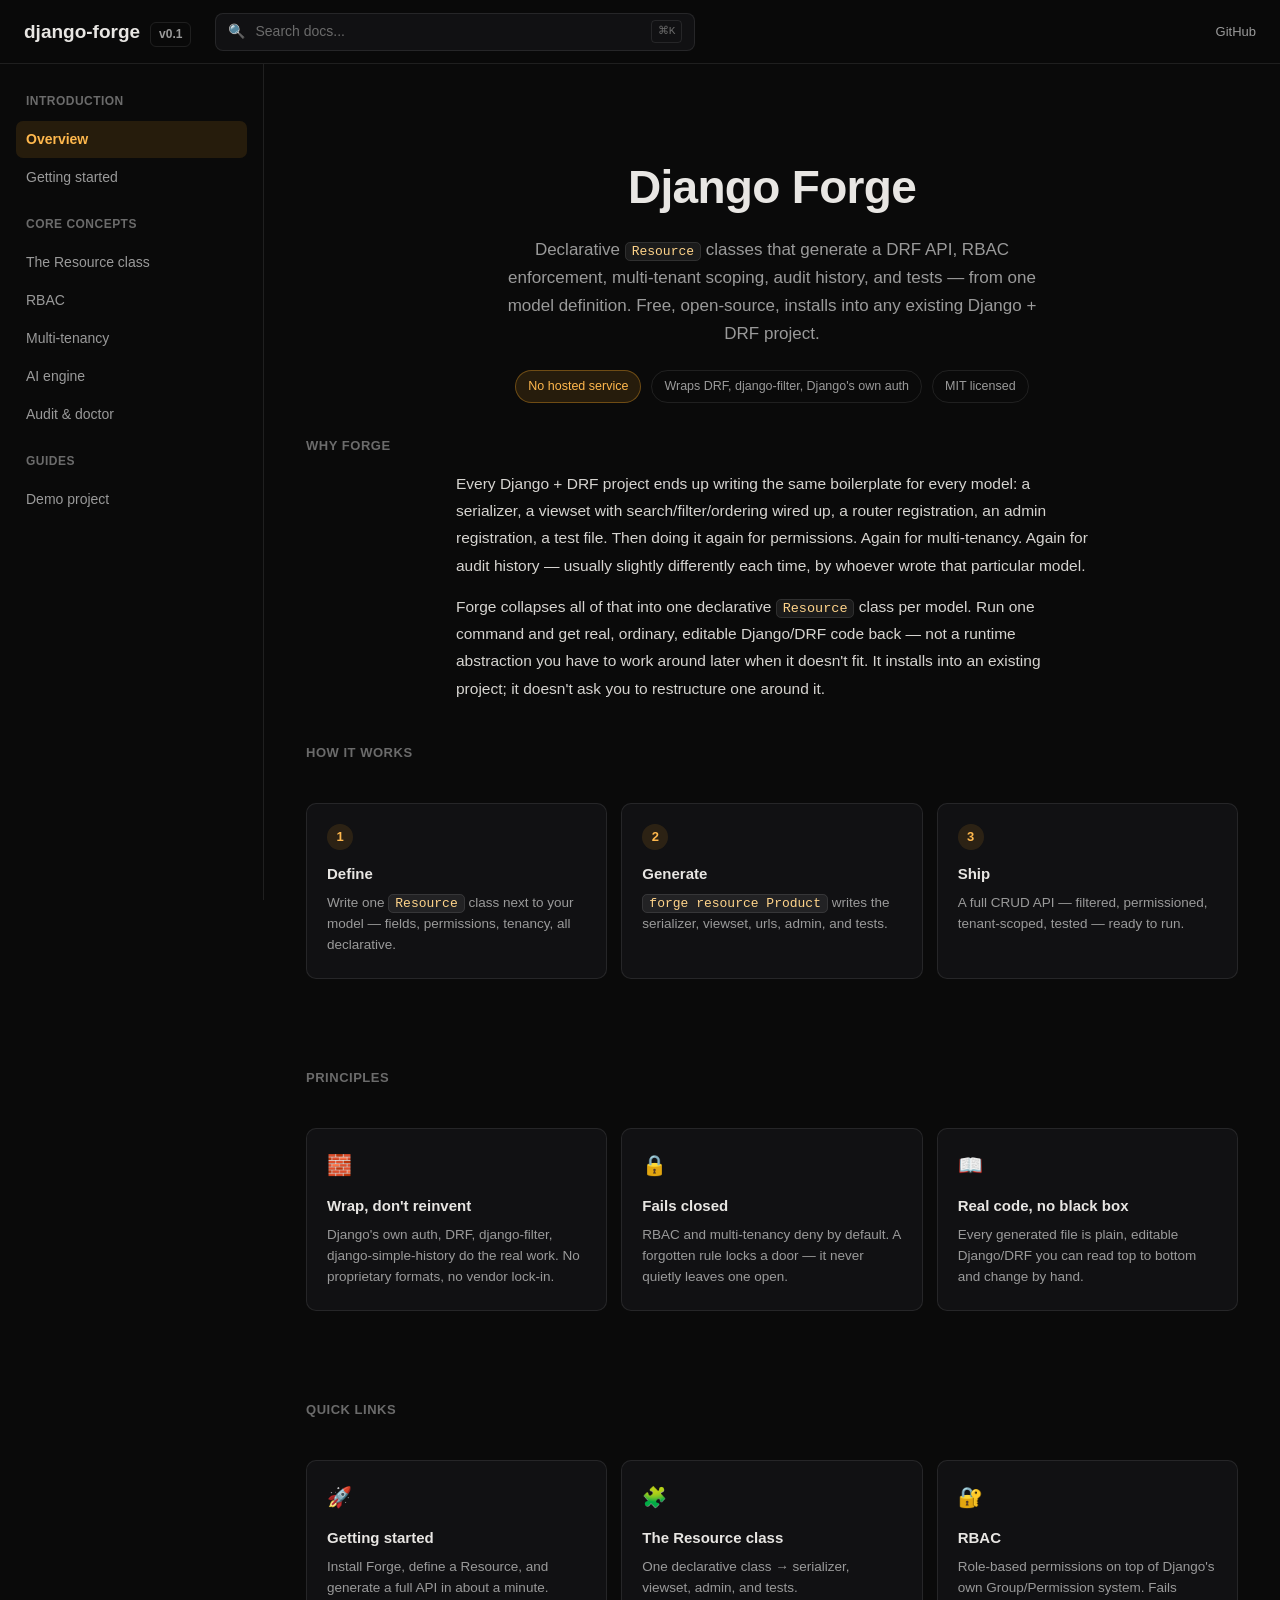
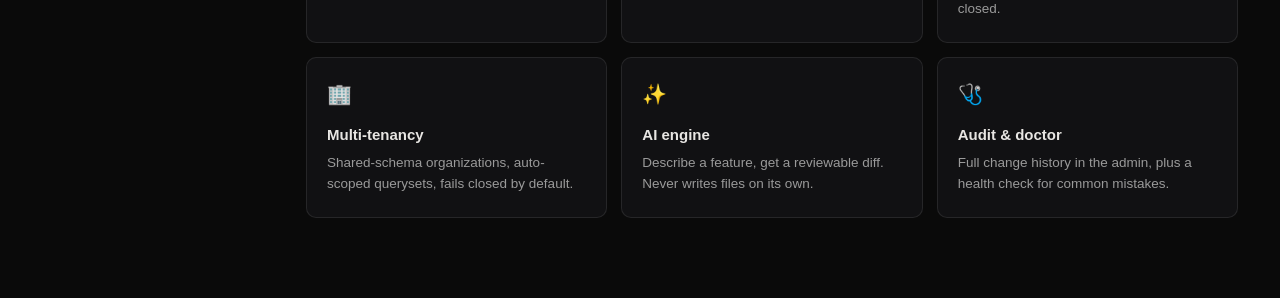
==== docs/index.html @ f71f3fc7 "Initial release: Django Forge v0.1.0 Declarative Resource classes that generate a DRF API, RBAC enfo" ====
<!doctype html>
<html lang="en">
<head>
<meta charset="utf-8" />
<meta name="viewport" content="width=device-width, initial-scale=1" />
<title>Django Forge — Documentation</title>
<meta name="description" content="Declarative Resource classes that generate a DRF API, RBAC, multi-tenancy, audit history, and tests from one model definition." />
<link rel="stylesheet" href="assets/style.css" />
</head>
<body>

<div class="topbar">
  <button class="menu-toggle" aria-label="Toggle menu">☰</button>
  <a href="index.html" class="brand">django-forge <span class="version-pill">v0.1</span></a>
  <div class="search-trigger"><span>🔍</span><span>Search docs...</span><kbd>⌘K</kbd></div>
  <div class="right-links">
    <a class="gh-link" href="https://github.com/sujit-codezen/django-forge" target="_blank" rel="noopener">
      <span>GitHub</span>
    </a>
  </div>
</div>

<div class="layout">
  <aside class="sidebar">
    <div class="group-label">Introduction</div>
    <nav>
      <a href="index.html" class="active">Overview</a>
      <a href="getting-started.html">Getting started</a>
    </nav>
    <div class="group-label">Core concepts</div>
    <nav>
      <a href="resources.html">The Resource class</a>
      <a href="rbac.html">RBAC</a>
      <a href="tenancy.html">Multi-tenancy</a>
      <a href="ai-engine.html">AI engine</a>
      <a href="audit-and-doctor.html">Audit &amp; doctor</a>
    </nav>
    <div class="group-label">Guides</div>
    <nav>
      <a href="demo.html">Demo project</a>
    </nav>
  </aside>

  <main style="max-width:none; padding:0;">
    <div class="hero">
      <h1>Django Forge</h1>
      <p>Declarative <code>Resource</code> classes that generate a DRF API, RBAC enforcement,
      multi-tenant scoping, audit history, and tests — from one model definition.
      Free, open-source, installs into any existing Django + DRF project.</p>
      <div class="badges">
        <span class="badge accent">No hosted service</span>
        <span class="badge">Wraps DRF, django-filter, Django's own auth</span>
        <span class="badge">MIT licensed</span>
      </div>
    </div>

    <div class="section-label" id="why-forge">Why Forge</div>
    <div class="intro">
      <p>Every Django + DRF project ends up writing the same boilerplate for every model: a
      serializer, a viewset with search/filter/ordering wired up, a router registration, an
      admin registration, a test file. Then doing it again for permissions. Again for
      multi-tenancy. Again for audit history — usually slightly differently each time, by
      whoever wrote that particular model.</p>
      <p>Forge collapses all of that into one declarative <code>Resource</code> class per model.
      Run one command and get real, ordinary, editable Django/DRF code back — not a runtime
      abstraction you have to work around later when it doesn't fit. It installs into an
      existing project; it doesn't ask you to restructure one around it.</p>
    </div>

    <div class="section-label" id="how-it-works">How it works</div>
    <div class="card-grid">
      <div class="card">
        <div class="step-number">1</div>
        <div class="card-title">Define</div>
        <div class="card-desc">Write one <code>Resource</code> class next to your model — fields, permissions, tenancy, all declarative.</div>
      </div>
      <div class="card">
        <div class="step-number">2</div>
        <div class="card-title">Generate</div>
        <div class="card-desc"><code>forge resource Product</code> writes the serializer, viewset, urls, admin, and tests.</div>
      </div>
      <div class="card">
        <div class="step-number">3</div>
        <div class="card-title">Ship</div>
        <div class="card-desc">A full CRUD API — filtered, permissioned, tenant-scoped, tested — ready to run.</div>
      </div>
    </div>

    <div class="section-label" id="principles">Principles</div>
    <div class="card-grid">
      <a class="card" href="rbac.html">
        <div class="card-icon">🧱</div>
        <div class="card-title">Wrap, don't reinvent</div>
        <div class="card-desc">Django's own auth, DRF, django-filter, django-simple-history do the real work. No proprietary formats, no vendor lock-in.</div>
      </a>
      <a class="card" href="tenancy.html">
        <div class="card-icon">🔒</div>
        <div class="card-title">Fails closed</div>
        <div class="card-desc">RBAC and multi-tenancy deny by default. A forgotten rule locks a door — it never quietly leaves one open.</div>
      </a>
      <a class="card" href="resources.html">
        <div class="card-icon">📖</div>
        <div class="card-title">Real code, no black box</div>
        <div class="card-desc">Every generated file is plain, editable Django/DRF you can read top to bottom and change by hand.</div>
      </a>
    </div>

    <div class="section-label">Quick links</div>
    <div class="card-grid">
      <a class="card" href="getting-started.html">
        <div class="card-icon">🚀</div>
        <div class="card-title">Getting started</div>
        <div class="card-desc">Install Forge, define a Resource, and generate a full API in about a minute.</div>
      </a>
      <a class="card" href="resources.html">
        <div class="card-icon">🧩</div>
        <div class="card-title">The Resource class</div>
        <div class="card-desc">One declarative class → serializer, viewset, admin, and tests.</div>
      </a>
      <a class="card" href="rbac.html">
        <div class="card-icon">🔐</div>
        <div class="card-title">RBAC</div>
        <div class="card-desc">Role-based permissions on top of Django's own Group/Permission system. Fails closed.</div>
      </a>
      <a class="card" href="tenancy.html">
        <div class="card-icon">🏢</div>
        <div class="card-title">Multi-tenancy</div>
        <div class="card-desc">Shared-schema organizations, auto-scoped querysets, fails closed by default.</div>
      </a>
      <a class="card" href="ai-engine.html">
        <div class="card-icon">✨</div>
        <div class="card-title">AI engine</div>
        <div class="card-desc">Describe a feature, get a reviewable diff. Never writes files on its own.</div>
      </a>
      <a class="card" href="audit-and-doctor.html">
        <div class="card-icon">🩺</div>
        <div class="card-title">Audit &amp; doctor</div>
        <div class="card-desc">Full change history in the admin, plus a health check for common mistakes.</div>
      </a>
    </div>
  </main>
</div>

<div class="search-backdrop">
  <div class="search-modal">
    <input type="text" placeholder="Search documentation..." autocomplete="off" />
    <div class="search-results"></div>
  </div>
</div>

<script src="assets/search-index.js"></script>
<script src="assets/app.js"></script>
</body>
</html>
---- docs/assets/style.css ----
:root {
  --bg: #0a0a0a;
  --bg-raised: #111113;
  --bg-code: #0d0d0e;
  --border: rgba(255, 255, 255, 0.09);
  --border-strong: rgba(255, 255, 255, 0.16);
  --text: #e8e6e3;
  --text-muted: #9a9a9a;
  --text-dim: #6b6b6b;
  --accent: #f5a524;
  --accent-strong: #ffb84d;
  --accent-dim: rgba(245, 165, 36, 0.12);
  --accent-border: rgba(245, 165, 36, 0.35);
  --radius: 10px;
  --sidebar-w: 264px;
  --toc-w: 220px;
  --topbar-h: 64px;
  --content-max: 760px;
  --green: #4ade80;
  --red: #f87171;
  --blue: #60a5fa;
}

* {
  box-sizing: border-box;
}

html {
  scroll-behavior: smooth;
}

body {
  margin: 0;
  background: var(--bg);
  color: var(--text);
  font-family: -apple-system, BlinkMacSystemFont, "Segoe UI", Inter, Roboto, Helvetica, Arial, sans-serif;
  font-size: 15px;
  line-height: 1.65;
  -webkit-font-smoothing: antialiased;
}

a {
  color: inherit;
  text-decoration: none;
}

code, pre, kbd {
  font-family: ui-monospace, "SF Mono", "Cascadia Code", Menlo, Consolas, monospace;
}

img, svg {
  max-width: 100%;
}

/* ---------- Top bar ---------- */

.topbar {
  position: sticky;
  top: 0;
  z-index: 50;
  height: var(--topbar-h);
  display: flex;
  align-items: center;
  gap: 24px;
  padding: 0 24px;
  background: rgba(10, 10, 10, 0.85);
  backdrop-filter: blur(10px);
  border-bottom: 1px solid var(--border);
}

.topbar .brand {
  display: flex;
  align-items: baseline;
  gap: 8px;
  font-weight: 800;
  font-size: 19px;
  color: var(--text);
  flex-shrink: 0;
}

.topbar .version-pill {
  font-size: 12px;
  color: var(--text-muted);
  border: 1px solid var(--border);
  border-radius: 6px;
  padding: 2px 8px;
  margin-left: 2px;
}

.topbar .menu-toggle {
  display: none;
  background: none;
  border: 1px solid var(--border);
  border-radius: 8px;
  color: var(--text);
  width: 36px;
  height: 36px;
  align-items: center;
  justify-content: center;
  cursor: pointer;
  flex-shrink: 0;
}

.topbar .search-trigger {
  flex: 1;
  max-width: 480px;
  display: flex;
  align-items: center;
  gap: 10px;
  height: 38px;
  padding: 0 12px;
  background: var(--bg-raised);
  border: 1px solid var(--border);
  border-radius: 8px;
  color: var(--text-dim);
  cursor: pointer;
  font-size: 14px;
}

.topbar .search-trigger:hover {
  border-color: var(--border-strong);
}

.topbar .search-trigger kbd {
  margin-left: auto;
  font-size: 11px;
  color: var(--text-dim);
  border: 1px solid var(--border);
  border-radius: 4px;
  padding: 1px 6px;
}

.topbar .right-links {
  margin-left: auto;
  display: flex;
  align-items: center;
  gap: 18px;
  flex-shrink: 0;
}

.topbar .gh-link {
  display: flex;
  align-items: center;
  gap: 8px;
  font-size: 13px;
  color: var(--text-muted);
}

.topbar .gh-link:hover {
  color: var(--text);
}

.topbar .gh-stars {
  display: flex;
  align-items: center;
  gap: 4px;
  color: var(--text-dim);
}

/* ---------- Layout ---------- */

.layout {
  display: flex;
  max-width: 1440px;
  margin: 0 auto;
}

.sidebar {
  width: var(--sidebar-w);
  flex-shrink: 0;
  position: sticky;
  top: var(--topbar-h);
  height: calc(100vh - var(--topbar-h));
  overflow-y: auto;
  padding: 28px 16px 40px;
  border-right: 1px solid var(--border);
}

.sidebar::-webkit-scrollbar {
  width: 8px;
}
.sidebar::-webkit-scrollbar-thumb {
  background: var(--border-strong);
  border-radius: 8px;
}

.sidebar .group-label {
  font-size: 12px;
  font-weight: 700;
  letter-spacing: 0.04em;
  text-transform: uppercase;
  color: var(--text-dim);
  padding: 18px 10px 8px;
}
.sidebar .group-label:first-child {
  padding-top: 0;
}

.sidebar nav a {
  display: block;
  padding: 7px 10px;
  border-radius: 7px;
  font-size: 14px;
  color: var(--text-muted);
  margin: 1px 0;
}

.sidebar nav a:hover {
  color: var(--text);
  background: rgba(255, 255, 255, 0.04);
}

.sidebar nav a.active {
  color: var(--accent-strong);
  background: var(--accent-dim);
  font-weight: 600;
}

main {
  flex: 1;
  min-width: 0;
  padding: 40px 48px 100px;
  max-width: var(--content-max);
}

.toc {
  width: var(--toc-w);
  flex-shrink: 0;
  position: sticky;
  top: var(--topbar-h);
  height: calc(100vh - var(--topbar-h));
  overflow-y: auto;
  padding: 40px 20px 40px 0;
  font-size: 13px;
}

.toc .toc-label {
  display: flex;
  align-items: center;
  gap: 8px;
  color: var(--text-dim);
  font-weight: 600;
  margin-bottom: 12px;
}

.toc a {
  display: block;
  padding: 5px 0 5px 14px;
  color: var(--text-muted);
  border-left: 2px solid var(--border);
}

.toc a:hover {
  color: var(--text);
}

.toc a.active {
  color: var(--accent-strong);
  border-left-color: var(--accent);
}

/* ---------- Content typography ---------- */

.eyebrow {
  color: var(--text-dim);
  font-size: 13px;
  margin-bottom: 6px;
}

main h1 {
  font-size: 38px;
  font-weight: 800;
  letter-spacing: -0.01em;
  margin: 0 0 20px;
}

main h2 {
  font-size: 24px;
  font-weight: 700;
  margin: 44px 0 14px;
  padding-top: 8px;
  scroll-margin-top: 84px;
}

main h3 {
  font-size: 18px;
  font-weight: 700;
  margin: 30px 0 10px;
  scroll-margin-top: 84px;
}

main p {
  color: #d6d4d0;
  margin: 14px 0;
}

main ul, main ol {
  color: #d6d4d0;
  padding-left: 22px;
}
main li {
  margin: 6px 0;
}

main strong {
  color: var(--text);
  font-weight: 650;
}

main a.inline-link {
  color: var(--accent-strong);
  border-bottom: 1px solid var(--accent-border);
}
main a.inline-link:hover {
  border-bottom-color: var(--accent-strong);
}

code:not(pre code) {
  background: rgba(255, 255, 255, 0.07);
  border: 1px solid var(--border);
  border-radius: 5px;
  padding: 1px 6px;
  font-size: 13px;
  color: #ffd48a;
}

pre {
  background: var(--bg-code);
  border: 1px solid var(--border);
  border-radius: var(--radius);
  padding: 16px 18px;
  overflow-x: auto;
  margin: 16px 0 22px;
  font-size: 13px;
  line-height: 1.6;
}
pre code {
  color: #d6d4d0;
  background: none;
  border: none;
  padding: 0;
}

.tok-kw { color: #ff7ab6; }
.tok-str { color: #ffd48a; }
.tok-com { color: #6b6b6b; font-style: italic; }
.tok-fn { color: #7dd3fc; }
.tok-num { color: #c4b5fd; }

table {
  width: 100%;
  border-collapse: collapse;
  margin: 18px 0 26px;
  font-size: 13.5px;
}
th, td {
  text-align: left;
  padding: 9px 12px;
  border-bottom: 1px solid var(--border);
}
th {
  color: var(--text-dim);
  font-weight: 600;
  font-size: 12px;
  text-transform: uppercase;
  letter-spacing: 0.03em;
}
td code {
  white-space: nowrap;
}

/* ---------- Callouts ---------- */

.callout {
  display: flex;
  gap: 12px;
  border: 1px solid var(--border);
  background: var(--bg-raised);
  border-radius: var(--radius);
  padding: 14px 16px;
  margin: 20px 0;
  font-size: 14px;
  color: #d6d4d0;
}
.callout .icon {
  flex-shrink: 0;
  width: 20px;
  height: 20px;
  margin-top: 1px;
}
.callout.info { border-left: 3px solid var(--blue); }
.callout.warn { border-left: 3px solid var(--accent); }
.callout.danger { border-left: 3px solid var(--red); }
.callout.tip { border-left: 3px solid var(--green); }
.callout p { margin: 0; }
.callout p + p { margin-top: 8px; }

/* ---------- Cards (homepage) ---------- */

.hero {
  padding: 72px 24px 24px;
  text-align: center;
  max-width: 760px;
  margin: 0 auto;
}
.hero h1 {
  font-size: 46px;
  font-weight: 800;
  letter-spacing: -0.015em;
  margin: 14px 0 10px;
}
.hero p {
  color: var(--text-muted);
  font-size: 17px;
  max-width: 560px;
  margin: 0 auto;
}
.hero .badges {
  display: flex;
  gap: 10px;
  justify-content: center;
  margin-top: 22px;
  flex-wrap: wrap;
}
.badge {
  font-size: 12.5px;
  color: var(--text-muted);
  border: 1px solid var(--border);
  border-radius: 999px;
  padding: 5px 12px;
}
.badge.accent {
  color: var(--accent-strong);
  border-color: var(--accent-border);
  background: var(--accent-dim);
}

.card-grid {
  display: grid;
  grid-template-columns: repeat(3, 1fr);
  gap: 14px;
  margin: 40px auto 0;
  max-width: 980px;
  padding: 0 24px 80px;
}

.card {
  display: block;
  border: 1px solid var(--border);
  border-radius: var(--radius);
  padding: 20px 20px 22px;
  background: var(--bg-raised);
  transition: border-color 0.15s, transform 0.15s;
}
.card:hover {
  border-color: var(--accent-border);
  transform: translateY(-1px);
}
.card .card-icon {
  font-size: 20px;
  color: var(--accent);
  margin-bottom: 12px;
}
.card .card-title {
  font-weight: 700;
  font-size: 15px;
  margin-bottom: 6px;
  color: var(--text);
}
.card .card-desc {
  font-size: 13.5px;
  color: var(--text-muted);
  line-height: 1.55;
}

.section-label {
  max-width: 980px;
  margin: 8px auto 0;
  padding: 0 24px;
  font-size: 13px;
  font-weight: 700;
  letter-spacing: 0.04em;
  text-transform: uppercase;
  color: var(--text-dim);
}

.intro {
  max-width: 680px;
  margin: 14px auto 40px;
  padding: 0 24px;
  color: #d6d4d0;
  font-size: 15.5px;
  line-height: 1.75;
}
.intro p {
  margin: 14px 0;
}
.intro code {
  background: rgba(255, 255, 255, 0.07);
  border: 1px solid var(--border);
  border-radius: 5px;
  padding: 1px 6px;
  font-size: 13.5px;
  color: #ffd48a;
}

.step-number {
  display: flex;
  align-items: center;
  justify-content: center;
  width: 26px;
  height: 26px;
  border-radius: 50%;
  background: var(--accent-dim);
  color: var(--accent-strong);
  font-size: 13px;
  font-weight: 700;
  margin-bottom: 12px;
}

/* ---------- Prev/next footer nav ---------- */

.page-nav {
  display: flex;
  justify-content: space-between;
  gap: 16px;
  margin-top: 56px;
  padding-top: 24px;
  border-top: 1px solid var(--border);
}
.page-nav a {
  flex: 1;
  border: 1px solid var(--border);
  border-radius: var(--radius);
  padding: 14px 16px;
  font-size: 13px;
}
.page-nav a:hover {
  border-color: var(--accent-border);
}
.page-nav .dir {
  color: var(--text-dim);
  font-size: 11px;
  text-transform: uppercase;
  letter-spacing: 0.04em;
  margin-bottom: 4px;
}
.page-nav .next {
  text-align: right;
}
.page-nav .title {
  color: var(--text);
  font-weight: 600;
}

/* ---------- Search modal ---------- */

.search-backdrop {
  position: fixed;
  inset: 0;
  background: rgba(0, 0, 0, 0.6);
  z-index: 100;
  display: none;
  align-items: flex-start;
  justify-content: center;
  padding-top: 12vh;
}
.search-backdrop.open {
  display: flex;
}
.search-modal {
  width: 100%;
  max-width: 560px;
  background: var(--bg-raised);
  border: 1px solid var(--border-strong);
  border-radius: 12px;
  box-shadow: 0 20px 60px rgba(0, 0, 0, 0.5);
  overflow: hidden;
}
.search-modal input {
  width: 100%;
  background: none;
  border: none;
  border-bottom: 1px solid var(--border);
  color: var(--text);
  font-size: 16px;
  padding: 16px 18px;
  outline: none;
}
.search-results {
  max-height: 360px;
  overflow-y: auto;
  padding: 8px;
}
.search-results a {
  display: block;
  padding: 10px 12px;
  border-radius: 8px;
  font-size: 14px;
}
.search-results a .sr-page {
  font-size: 11px;
  color: var(--text-dim);
}
.search-results a:hover,
.search-results a.selected {
  background: var(--accent-dim);
  color: var(--accent-strong);
}
.search-empty {
  padding: 24px 18px;
  color: var(--text-dim);
  font-size: 13.5px;
  text-align: center;
}

/* ---------- Mobile ---------- */

@media (max-width: 1100px) {
  .toc { display: none; }
  main { max-width: none; }
}

@media (max-width: 820px) {
  .topbar .menu-toggle { display: flex; }
  .topbar .search-trigger { max-width: none; }
  .sidebar {
    position: fixed;
    left: -100%;
    top: var(--topbar-h);
    height: calc(100vh - var(--topbar-h));
    width: 82vw;
    max-width: 320px;
    background: var(--bg);
    z-index: 40;
    transition: left 0.2s ease;
    box-shadow: 0 0 40px rgba(0,0,0,0.5);
  }
  .sidebar.open { left: 0; }
  .card-grid { grid-template-columns: 1fr; }
  main { padding: 32px 20px 80px; }
  .hero h1 { font-size: 34px; }
  .hero { padding: 48px 20px 12px; }
}
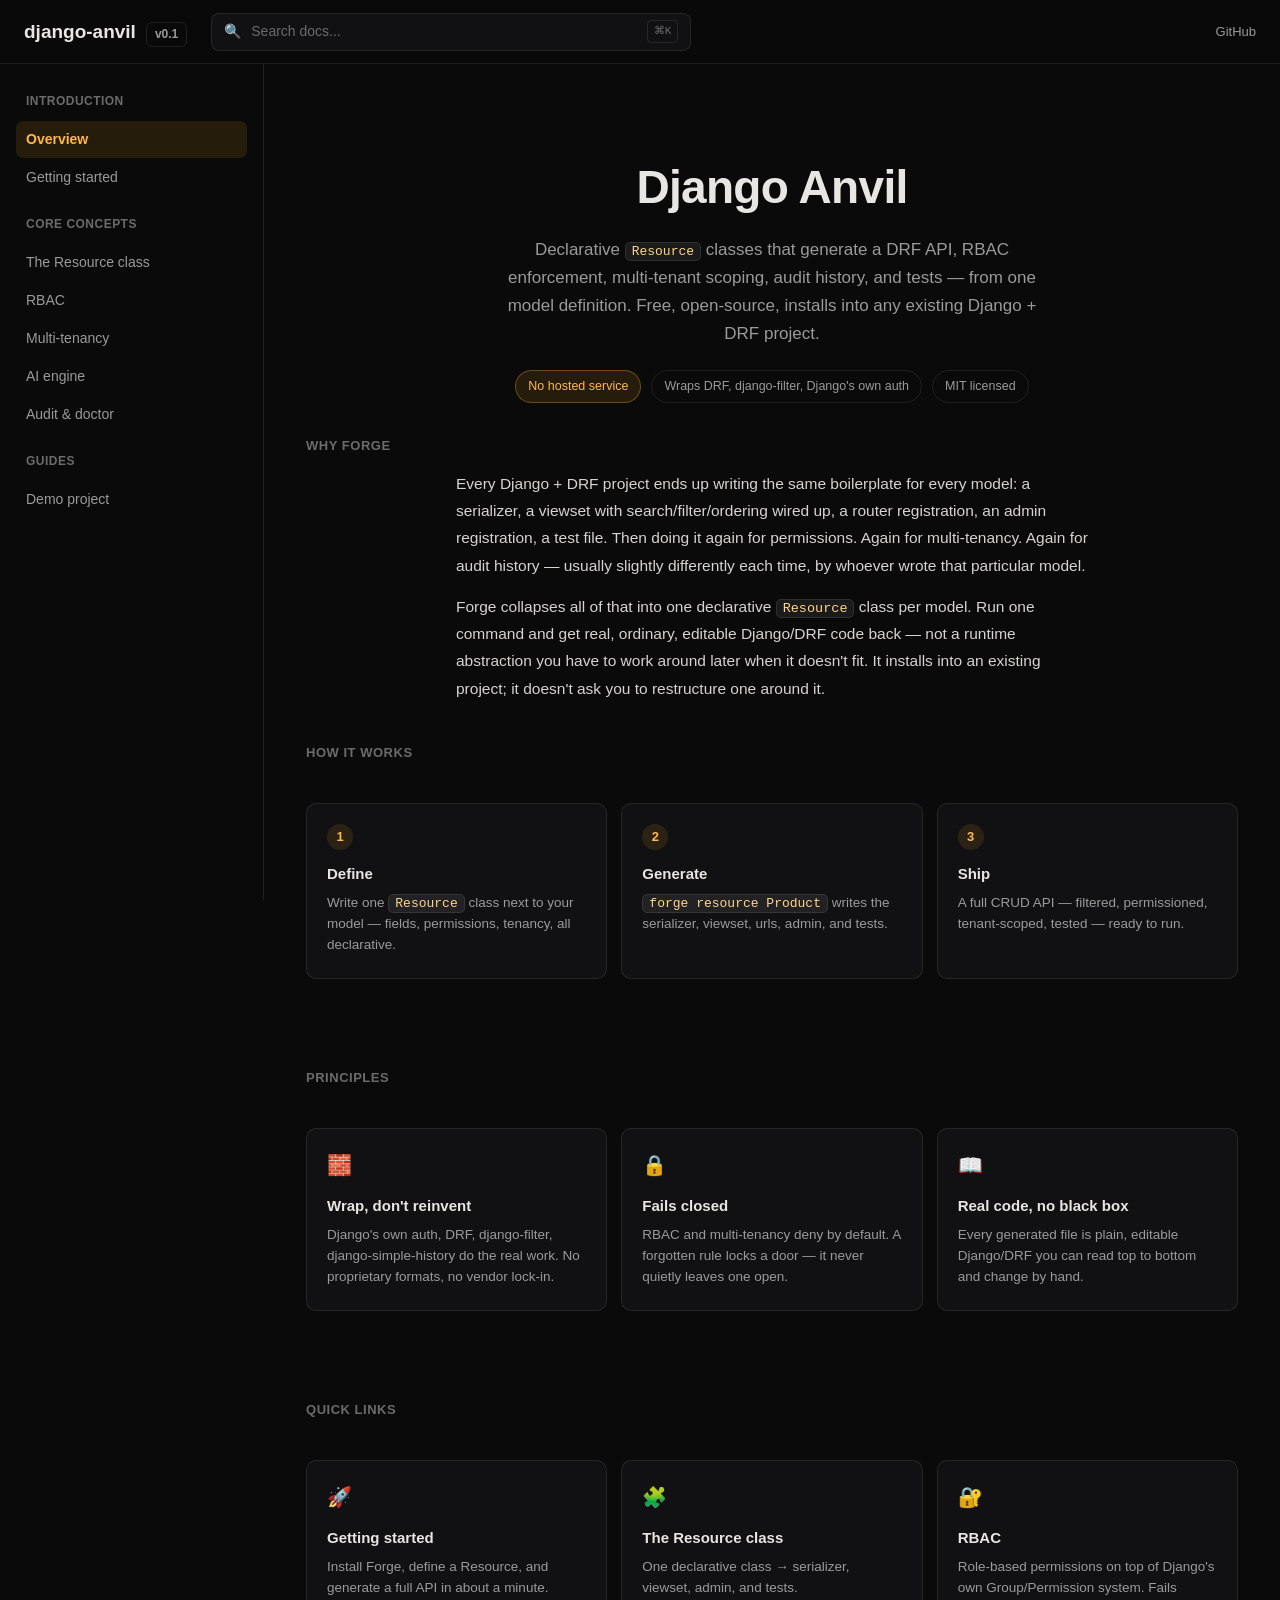
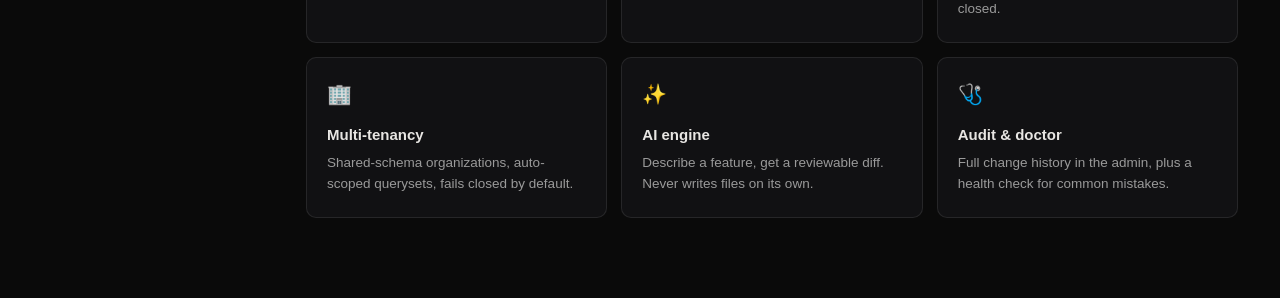
==== commit 7e706e36: "Rebrand package from django-forge to django-anvil Renames the importable package (django_forge -> dj" ====
--- a/docs/index.html
+++ b/docs/index.html
@@ -3,7 +3,7 @@
 <head>
 <meta charset="utf-8" />
 <meta name="viewport" content="width=device-width, initial-scale=1" />
-<title>Django Forge — Documentation</title>
+<title>Django Anvil — Documentation</title>
 <meta name="description" content="Declarative Resource classes that generate a DRF API, RBAC, multi-tenancy, audit history, and tests from one model definition." />
 <link rel="stylesheet" href="assets/style.css" />
 </head>
@@ -11,10 +11,10 @@
 
 <div class="topbar">
   <button class="menu-toggle" aria-label="Toggle menu">☰</button>
-  <a href="index.html" class="brand">django-forge <span class="version-pill">v0.1</span></a>
+  <a href="index.html" class="brand">django-anvil <span class="version-pill">v0.1</span></a>
   <div class="search-trigger"><span>🔍</span><span>Search docs...</span><kbd>⌘K</kbd></div>
   <div class="right-links">
-    <a class="gh-link" href="https://github.com/sujit-codezen/django-forge" target="_blank" rel="noopener">
+    <a class="gh-link" href="https://github.com/sujit-codezen/django-anvil" target="_blank" rel="noopener">
       <span>GitHub</span>
     </a>
   </div>
@@ -43,7 +43,7 @@
 
   <main style="max-width:none; padding:0;">
     <div class="hero">
-      <h1>Django Forge</h1>
+      <h1>Django Anvil</h1>
       <p>Declarative <code>Resource</code> classes that generate a DRF API, RBAC enforcement,
       multi-tenant scoping, audit history, and tests — from one model definition.
       Free, open-source, installs into any existing Django + DRF project.</p>
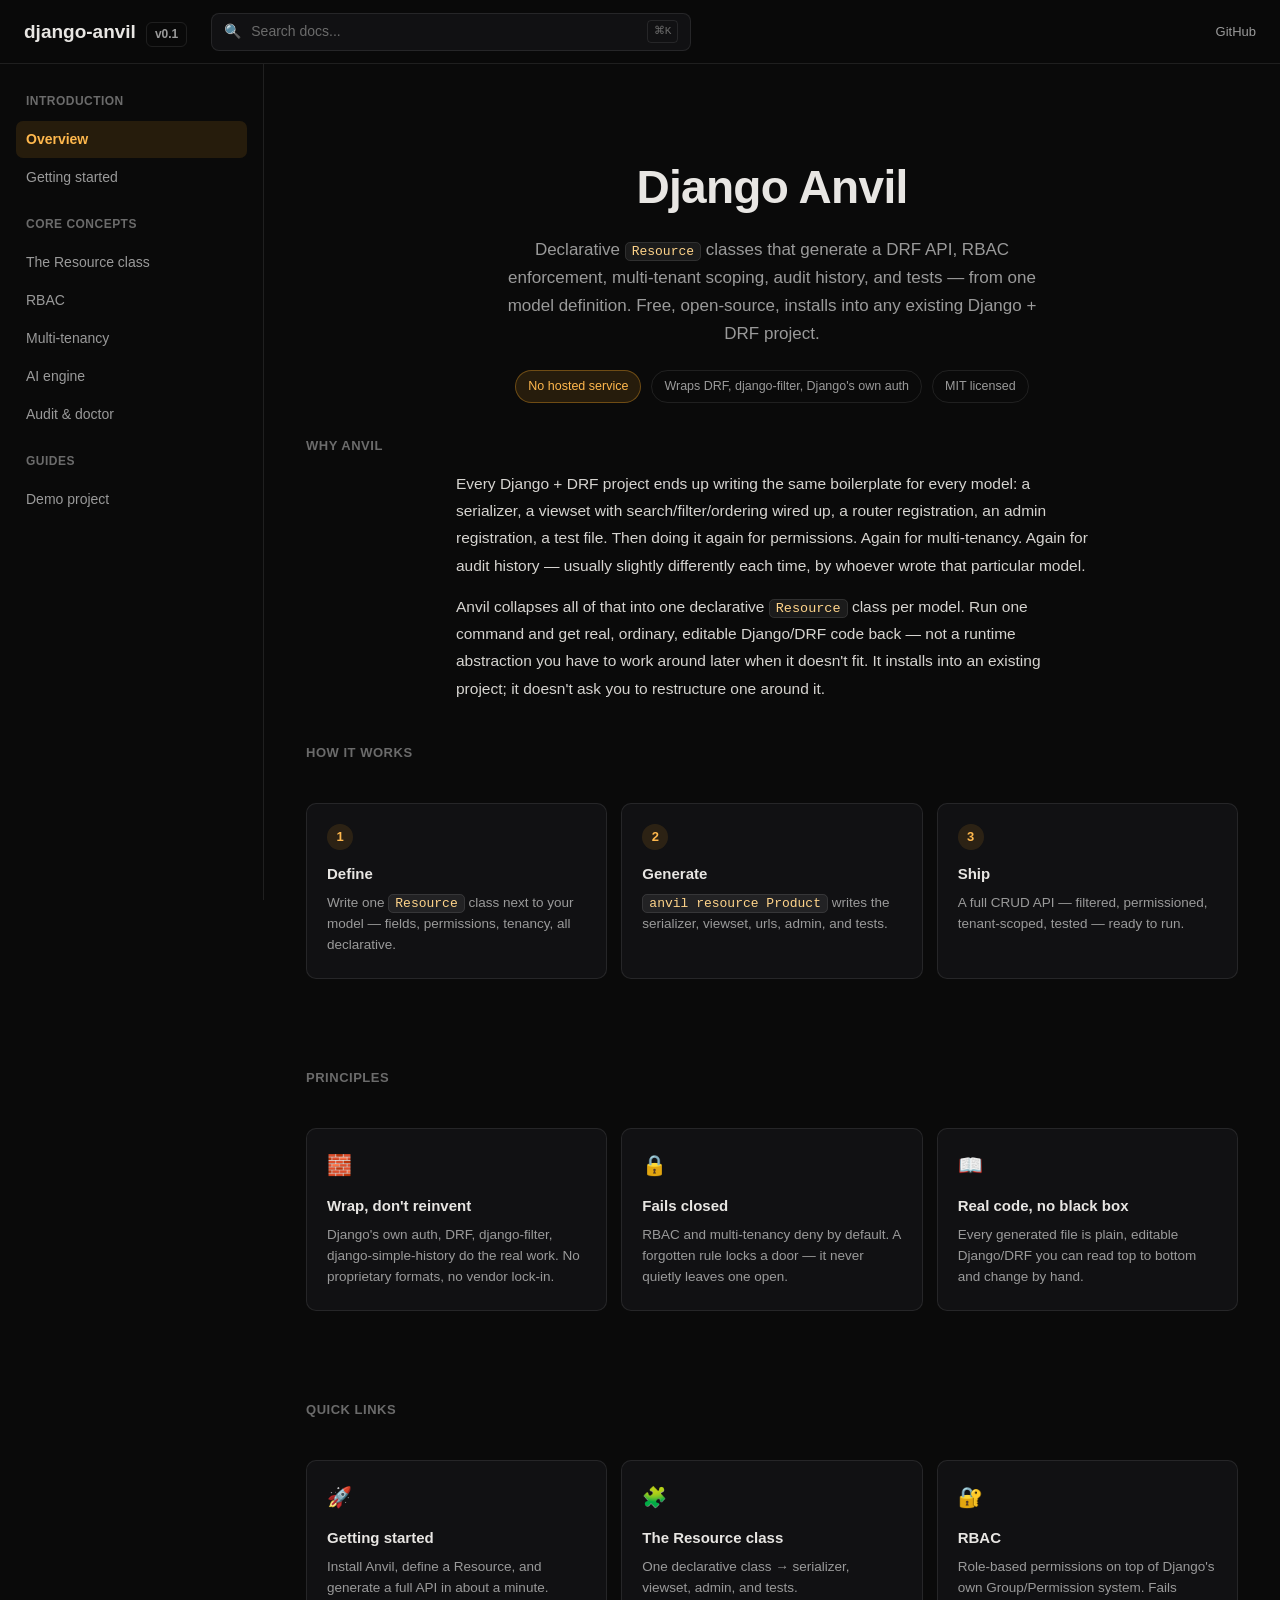
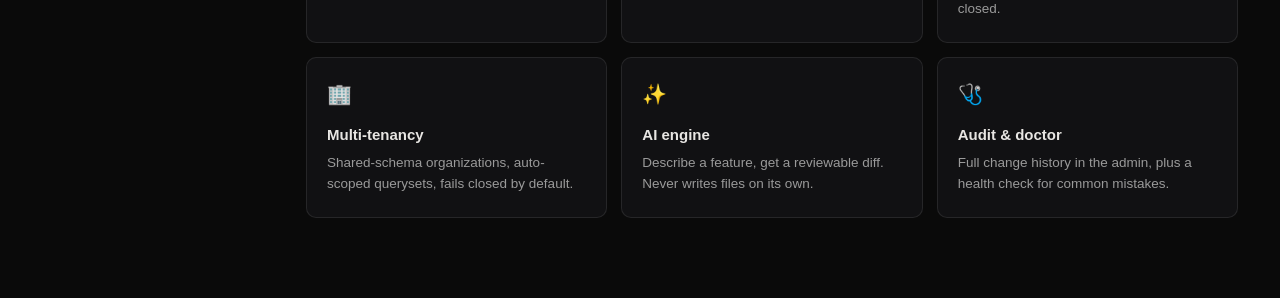
==== commit b56e465e: "Finish Anvil rebrand: CLI command, app labels, settings, and prose The previous rebrand renamed the " ====
--- a/docs/index.html
+++ b/docs/index.html
@@ -54,14 +54,14 @@
       </div>
     </div>
 
-    <div class="section-label" id="why-forge">Why Forge</div>
+    <div class="section-label" id="why-anvil">Why Anvil</div>
     <div class="intro">
       <p>Every Django + DRF project ends up writing the same boilerplate for every model: a
       serializer, a viewset with search/filter/ordering wired up, a router registration, an
       admin registration, a test file. Then doing it again for permissions. Again for
       multi-tenancy. Again for audit history — usually slightly differently each time, by
       whoever wrote that particular model.</p>
-      <p>Forge collapses all of that into one declarative <code>Resource</code> class per model.
+      <p>Anvil collapses all of that into one declarative <code>Resource</code> class per model.
       Run one command and get real, ordinary, editable Django/DRF code back — not a runtime
       abstraction you have to work around later when it doesn't fit. It installs into an
       existing project; it doesn't ask you to restructure one around it.</p>
@@ -77,7 +77,7 @@
       <div class="card">
         <div class="step-number">2</div>
         <div class="card-title">Generate</div>
-        <div class="card-desc"><code>forge resource Product</code> writes the serializer, viewset, urls, admin, and tests.</div>
+        <div class="card-desc"><code>anvil resource Product</code> writes the serializer, viewset, urls, admin, and tests.</div>
       </div>
       <div class="card">
         <div class="step-number">3</div>
@@ -110,7 +110,7 @@
       <a class="card" href="getting-started.html">
         <div class="card-icon">🚀</div>
         <div class="card-title">Getting started</div>
-        <div class="card-desc">Install Forge, define a Resource, and generate a full API in about a minute.</div>
+        <div class="card-desc">Install Anvil, define a Resource, and generate a full API in about a minute.</div>
       </a>
       <a class="card" href="resources.html">
         <div class="card-icon">🧩</div>
